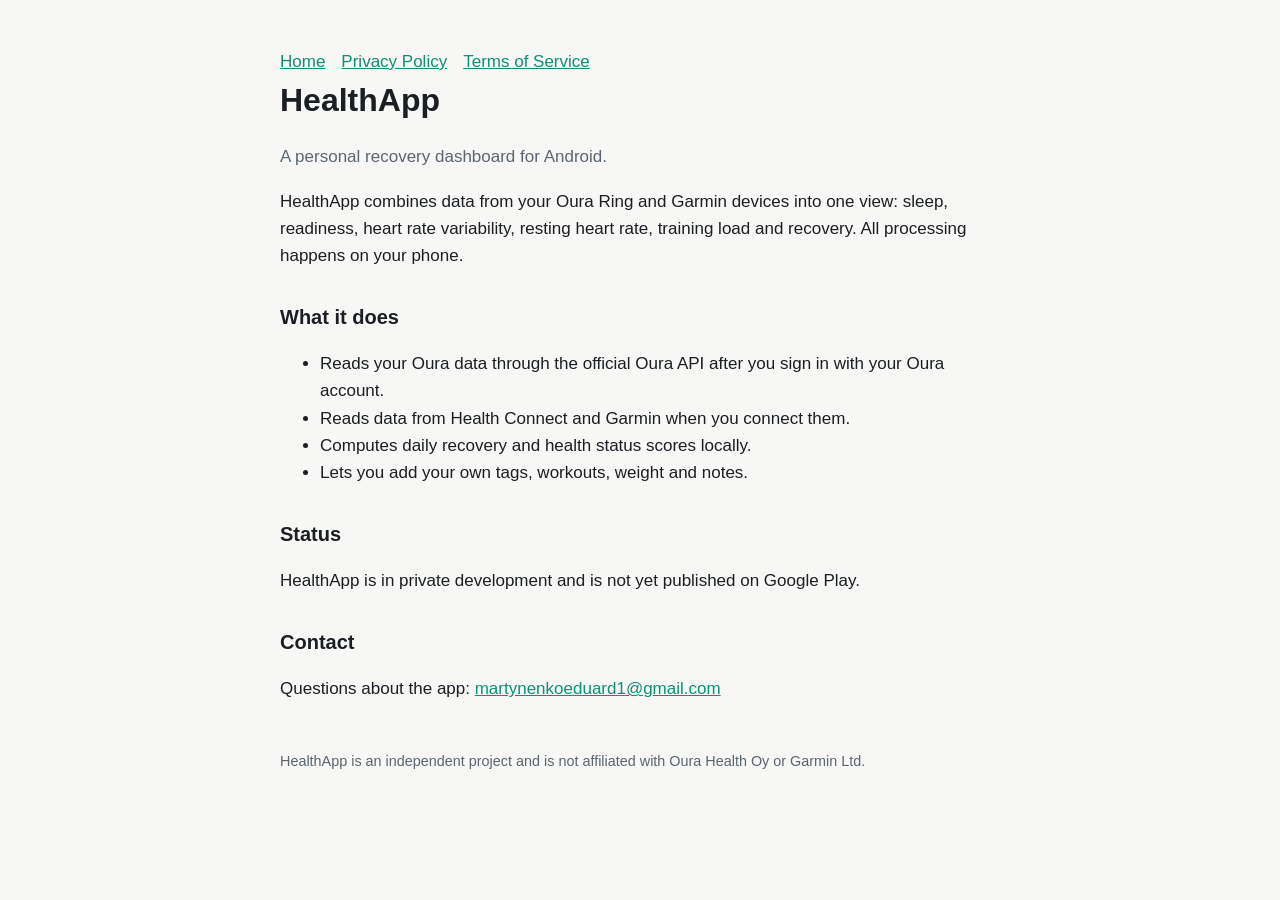
==== index.html @ 4cc9ae96 "Add the HealthApp site: home, privacy policy and terms of service" ====
<!doctype html>
<html lang="en">
<head>
<meta charset="utf-8">
<meta name="viewport" content="width=device-width, initial-scale=1">
<title>HealthApp</title>
<link rel="stylesheet" href="style.css">
</head>
<body>
<main>
<nav><a href="index.html">Home</a><a href="privacy.html">Privacy Policy</a><a href="terms.html">Terms of Service</a></nav>
<h1>HealthApp</h1>
<p class="muted">A personal recovery dashboard for Android.</p>
<p>HealthApp combines data from your Oura Ring and Garmin devices into one view: sleep, readiness, heart rate variability, resting heart rate, training load and recovery. All processing happens on your phone.</p>
<h2>What it does</h2>
<ul>
<li>Reads your Oura data through the official Oura API after you sign in with your Oura account.</li>
<li>Reads data from Health Connect and Garmin when you connect them.</li>
<li>Computes daily recovery and health status scores locally.</li>
<li>Lets you add your own tags, workouts, weight and notes.</li>
</ul>
<h2>Status</h2>
<p>HealthApp is in private development and is not yet published on Google Play.</p>
<h2>Contact</h2>
<p>Questions about the app: <a href="mailto:martynenkoeduard1@gmail.com">martynenkoeduard1@gmail.com</a></p>
<footer>HealthApp is an independent project and is not affiliated with Oura Health Oy or Garmin Ltd.</footer>
</main>
</body>
</html>
---- style.css ----
:root { color-scheme: light dark; --bg: #0b0f14; --fg: #e6edf3; --muted: #9aa7b4; --accent: #5ee0c0; }
@media (prefers-color-scheme: light) { :root { --bg: #f7f7f5; --fg: #1b1f24; --muted: #5c6670; --accent: #0f8f74; } }
body { margin: 0; background: var(--bg); color: var(--fg); font: 17px/1.6 -apple-system, "Segoe UI", Roboto, Helvetica, Arial, sans-serif; }
main { max-width: 720px; margin: 0 auto; padding: 48px 20px 64px; }
h1 { font-size: 2rem; margin: 0 0 8px; }
h2 { font-size: 1.25rem; margin: 32px 0 8px; }
p, li { color: var(--fg); }
.muted { color: var(--muted); }
a { color: var(--accent); }
nav a { margin-right: 16px; }
footer { margin-top: 48px; color: var(--muted); font-size: 0.9rem; }
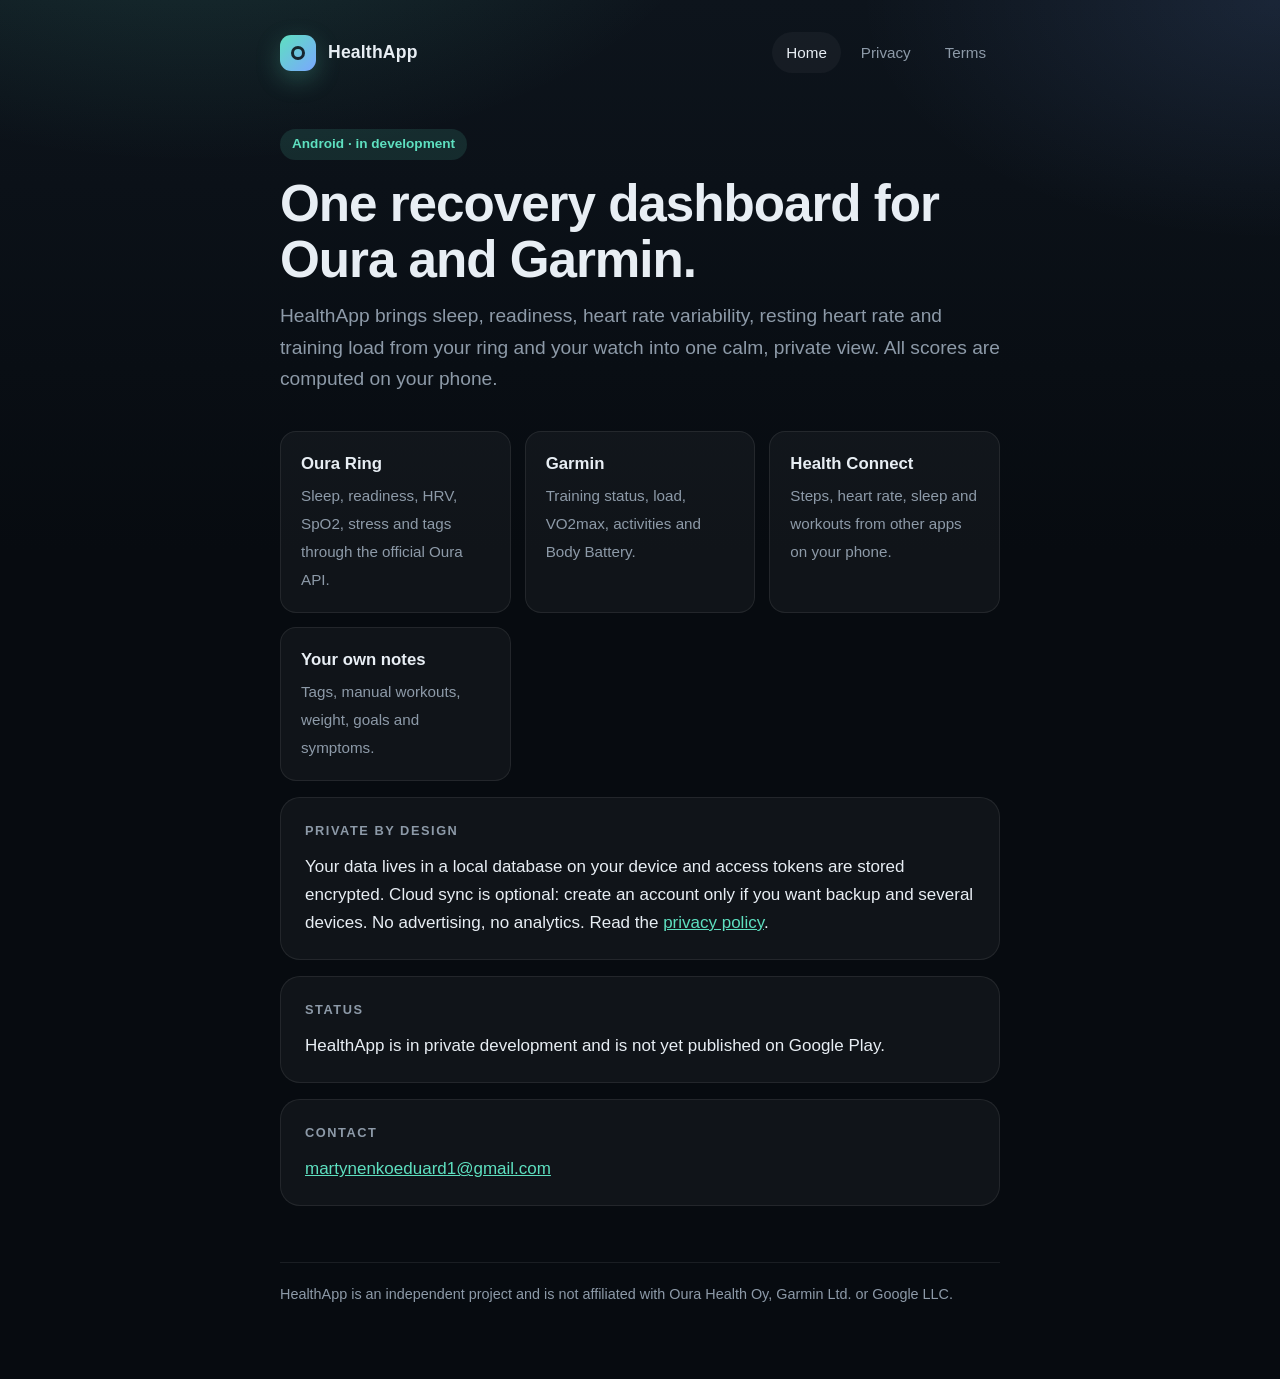
==== commit 58299810: "Restyle the site and describe the optional cloud sync in the privacy policy" ====
--- a/index.html
+++ b/index.html
@@ -3,27 +3,50 @@
 <head>
 <meta charset="utf-8">
 <meta name="viewport" content="width=device-width, initial-scale=1">
+<meta name="theme-color" content="#070b10">
 <title>HealthApp</title>
 <link rel="stylesheet" href="style.css">
 </head>
 <body>
+<div class="wrap">
+<header>
+  <a class="brand" href="index.html"><span class="logo"></span>HealthApp</a>
+  <nav>
+    <a href="index.html" aria-current="page">Home</a>
+    <a href="privacy.html">Privacy</a>
+    <a href="terms.html">Terms</a>
+  </nav>
+</header>
+
 <main>
-<nav><a href="index.html">Home</a><a href="privacy.html">Privacy Policy</a><a href="terms.html">Terms of Service</a></nav>
-<h1>HealthApp</h1>
-<p class="muted">A personal recovery dashboard for Android.</p>
-<p>HealthApp combines data from your Oura Ring and Garmin devices into one view: sleep, readiness, heart rate variability, resting heart rate, training load and recovery. All processing happens on your phone.</p>
-<h2>What it does</h2>
-<ul>
-<li>Reads your Oura data through the official Oura API after you sign in with your Oura account.</li>
-<li>Reads data from Health Connect and Garmin when you connect them.</li>
-<li>Computes daily recovery and health status scores locally.</li>
-<li>Lets you add your own tags, workouts, weight and notes.</li>
-</ul>
-<h2>Status</h2>
-<p>HealthApp is in private development and is not yet published on Google Play.</p>
-<h2>Contact</h2>
-<p>Questions about the app: <a href="mailto:martynenkoeduard1@gmail.com">martynenkoeduard1@gmail.com</a></p>
-<footer>HealthApp is an independent project and is not affiliated with Oura Health Oy or Garmin Ltd.</footer>
+<span class="pill">Android · in development</span>
+<h1>One recovery dashboard for Oura and Garmin.</h1>
+<p class="lead">HealthApp brings sleep, readiness, heart rate variability, resting heart rate and training load from your ring and your watch into one calm, private view. All scores are computed on your phone.</p>
+
+<div class="grid">
+  <div class="tile"><b>Oura Ring</b><span>Sleep, readiness, HRV, SpO2, stress and tags through the official Oura API.</span></div>
+  <div class="tile"><b>Garmin</b><span>Training status, load, VO2max, activities and Body Battery.</span></div>
+  <div class="tile"><b>Health Connect</b><span>Steps, heart rate, sleep and workouts from other apps on your phone.</span></div>
+  <div class="tile"><b>Your own notes</b><span>Tags, manual workouts, weight, goals and symptoms.</span></div>
+</div>
+
+<div class="card">
+  <h2>Private by design</h2>
+  <p>Your data lives in a local database on your device and access tokens are stored encrypted. Cloud sync is optional: create an account only if you want backup and several devices. No advertising, no analytics. Read the <a href="privacy.html">privacy policy</a>.</p>
+</div>
+
+<div class="card">
+  <h2>Status</h2>
+  <p>HealthApp is in private development and is not yet published on Google Play.</p>
+</div>
+
+<div class="card">
+  <h2>Contact</h2>
+  <p><a href="mailto:martynenkoeduard1@gmail.com">martynenkoeduard1@gmail.com</a></p>
+</div>
 </main>
+
+<footer>HealthApp is an independent project and is not affiliated with Oura Health Oy, Garmin Ltd. or Google LLC.</footer>
+</div>
 </body>
 </html>
--- a/style.css
+++ b/style.css
@@ -1,11 +1,161 @@
-:root { color-scheme: light dark; --bg: #0b0f14; --fg: #e6edf3; --muted: #9aa7b4; --accent: #5ee0c0; }
-@media (prefers-color-scheme: light) { :root { --bg: #f7f7f5; --fg: #1b1f24; --muted: #5c6670; --accent: #0f8f74; } }
-body { margin: 0; background: var(--bg); color: var(--fg); font: 17px/1.6 -apple-system, "Segoe UI", Roboto, Helvetica, Arial, sans-serif; }
-main { max-width: 720px; margin: 0 auto; padding: 48px 20px 64px; }
-h1 { font-size: 2rem; margin: 0 0 8px; }
-h2 { font-size: 1.25rem; margin: 32px 0 8px; }
-p, li { color: var(--fg); }
+:root {
+  color-scheme: dark;
+  --bg: #070b10;
+  --bg-2: #0d141c;
+  --card: rgba(255, 255, 255, 0.04);
+  --card-border: rgba(255, 255, 255, 0.08);
+  --fg: #e8eef4;
+  --muted: #8d9aa8;
+  --accent: #5ee0c0;
+  --accent-2: #7aa7ff;
+  --radius: 20px;
+}
+
+* { box-sizing: border-box; }
+
+html { scroll-behavior: smooth; }
+
+body {
+  margin: 0;
+  min-height: 100vh;
+  color: var(--fg);
+  font: 17px/1.65 -apple-system, "SF Pro Text", "Segoe UI", Roboto, Helvetica, Arial, sans-serif;
+  background:
+    radial-gradient(900px 500px at 15% -10%, rgba(94, 224, 192, 0.16), transparent 60%),
+    radial-gradient(700px 400px at 100% 0%, rgba(122, 167, 255, 0.12), transparent 60%),
+    linear-gradient(180deg, var(--bg-2), var(--bg) 40%);
+  -webkit-font-smoothing: antialiased;
+}
+
+.wrap { max-width: 760px; margin: 0 auto; padding: 32px 20px 72px; }
+
+header {
+  display: flex;
+  align-items: center;
+  justify-content: space-between;
+  gap: 16px;
+  flex-wrap: wrap;
+  margin-bottom: 56px;
+}
+
+.brand {
+  display: flex;
+  align-items: center;
+  gap: 12px;
+  font-weight: 700;
+  font-size: 1.1rem;
+  letter-spacing: 0.01em;
+  color: var(--fg);
+  text-decoration: none;
+}
+
+.logo {
+  width: 36px;
+  height: 36px;
+  border-radius: 11px;
+  background: linear-gradient(135deg, var(--accent), var(--accent-2));
+  box-shadow: 0 8px 24px rgba(94, 224, 192, 0.25);
+  position: relative;
+}
+
+.logo::after {
+  content: "";
+  position: absolute;
+  inset: 11px;
+  border-radius: 50%;
+  border: 3px solid rgba(7, 11, 16, 0.85);
+}
+
+nav { display: flex; gap: 6px; flex-wrap: wrap; }
+
+nav a {
+  color: var(--muted);
+  text-decoration: none;
+  padding: 8px 14px;
+  border-radius: 999px;
+  font-size: 0.95rem;
+  transition: background 0.15s, color 0.15s;
+}
+
+nav a:hover, nav a[aria-current="page"] {
+  background: var(--card);
+  color: var(--fg);
+}
+
+h1 {
+  font-size: clamp(2.2rem, 6vw, 3.2rem);
+  line-height: 1.1;
+  letter-spacing: -0.02em;
+  margin: 0 0 12px;
+}
+
+.lead { font-size: 1.2rem; color: var(--muted); margin: 0 0 36px; }
+
+h2 {
+  font-size: 0.8rem;
+  text-transform: uppercase;
+  letter-spacing: 0.12em;
+  color: var(--muted);
+  margin: 40px 0 12px;
+}
+
+.card {
+  background: var(--card);
+  border: 1px solid var(--card-border);
+  border-radius: var(--radius);
+  padding: 22px 24px;
+  margin: 0 0 16px;
+}
+
+.card h2 { margin-top: 0; }
+
+.card p:last-child, .card ul:last-child { margin-bottom: 0; }
+
+p { margin: 0 0 14px; }
+
+ul { padding-left: 20px; margin: 0 0 14px; }
+
+li { margin: 6px 0; }
+
+li strong { color: var(--fg); }
+
+a { color: var(--accent); }
+
+.grid {
+  display: grid;
+  grid-template-columns: repeat(auto-fit, minmax(200px, 1fr));
+  gap: 14px;
+  margin-bottom: 16px;
+}
+
+.tile {
+  background: var(--card);
+  border: 1px solid var(--card-border);
+  border-radius: 16px;
+  padding: 18px 20px;
+}
+
+.tile b { display: block; font-size: 1.05rem; margin-bottom: 4px; }
+
+.tile span { color: var(--muted); font-size: 0.95rem; }
+
+.pill {
+  display: inline-block;
+  padding: 4px 12px;
+  border-radius: 999px;
+  background: rgba(94, 224, 192, 0.12);
+  color: var(--accent);
+  font-size: 0.85rem;
+  font-weight: 600;
+  margin-bottom: 16px;
+}
+
 .muted { color: var(--muted); }
-a { color: var(--accent); }
-nav a { margin-right: 16px; }
-footer { margin-top: 48px; color: var(--muted); font-size: 0.9rem; }
+
+footer {
+  margin-top: 56px;
+  padding-top: 20px;
+  border-top: 1px solid var(--card-border);
+  color: var(--muted);
+  font-size: 0.9rem;
+}
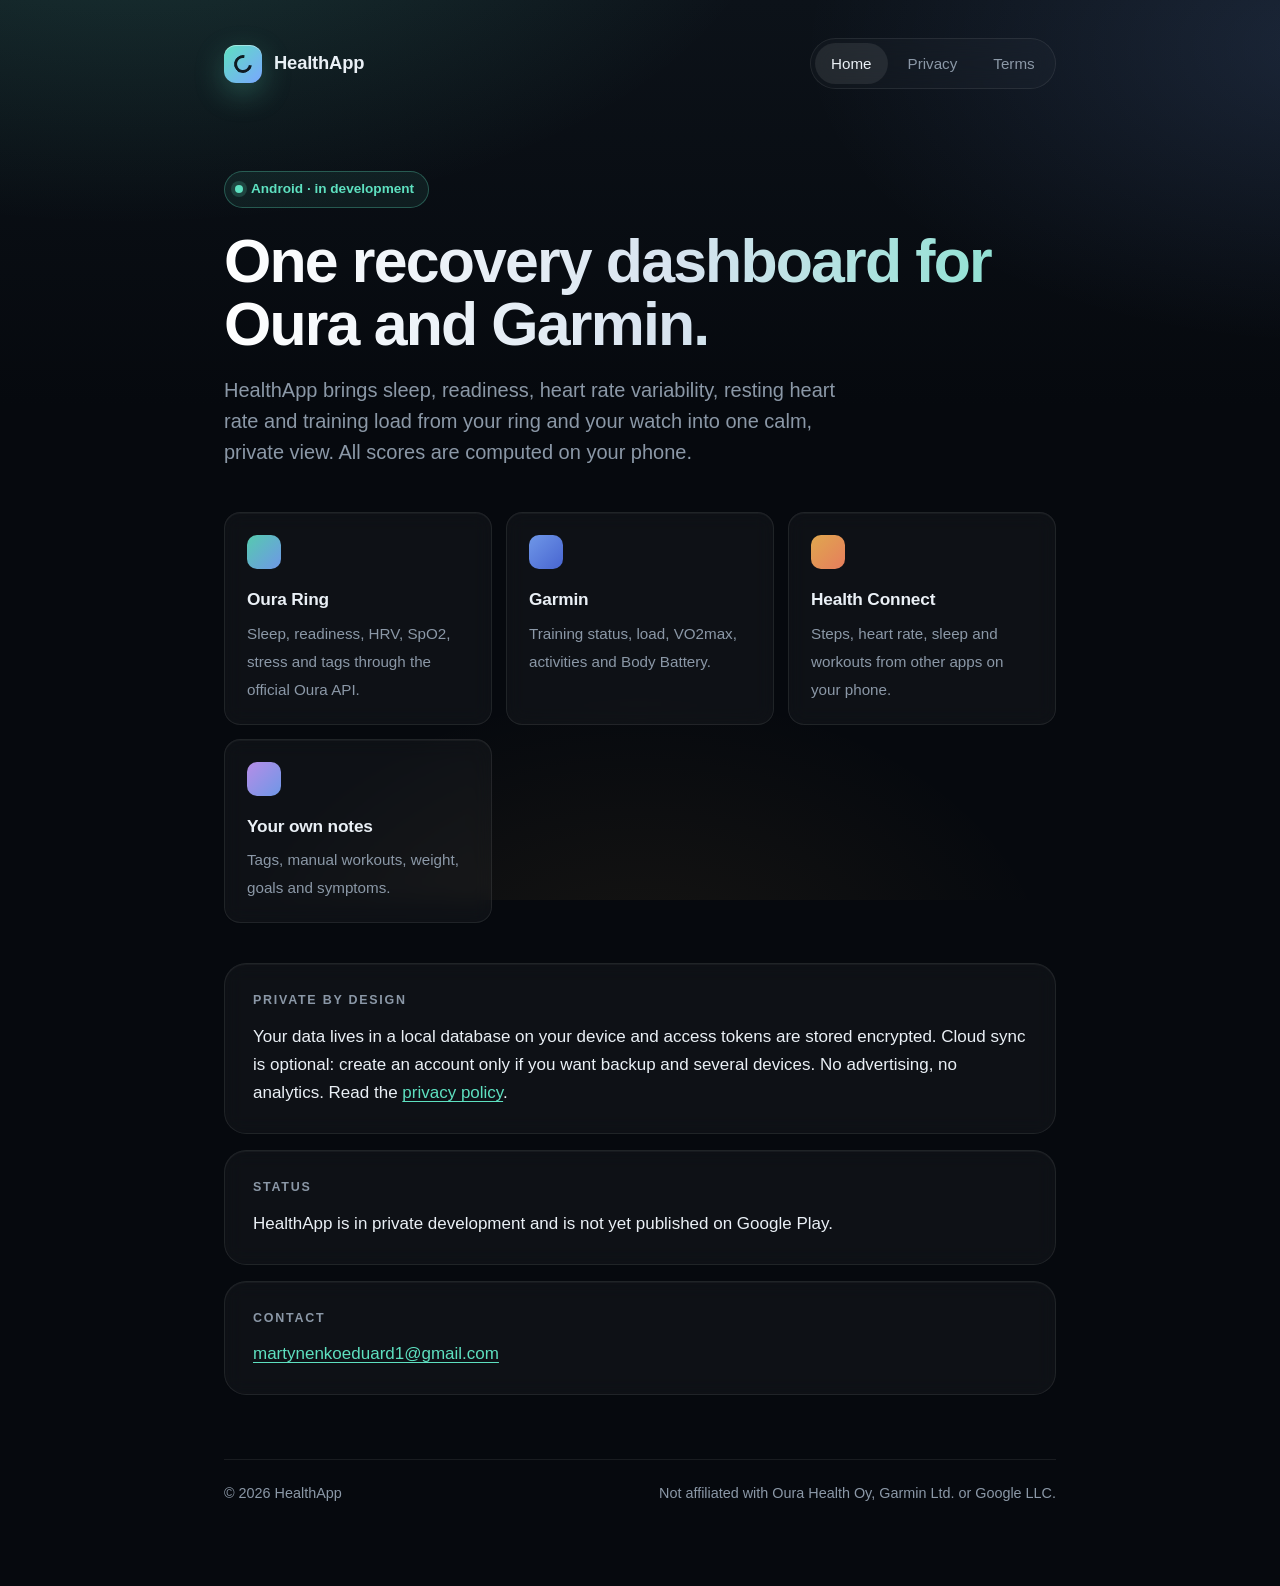
==== commit 0a4b3585: "Design pass: gradient headline, tile grid, glass cards, pill navigation" ====
--- a/index.html
+++ b/index.html
@@ -5,7 +5,7 @@
 <meta name="viewport" content="width=device-width, initial-scale=1">
 <meta name="theme-color" content="#070b10">
 <title>HealthApp</title>
-<link rel="stylesheet" href="style.css">
+<link rel="stylesheet" href="style.css?v=3">
 </head>
 <body>
 <div class="wrap">
@@ -25,9 +25,9 @@
 
 <div class="grid">
   <div class="tile"><b>Oura Ring</b><span>Sleep, readiness, HRV, SpO2, stress and tags through the official Oura API.</span></div>
-  <div class="tile"><b>Garmin</b><span>Training status, load, VO2max, activities and Body Battery.</span></div>
-  <div class="tile"><b>Health Connect</b><span>Steps, heart rate, sleep and workouts from other apps on your phone.</span></div>
-  <div class="tile"><b>Your own notes</b><span>Tags, manual workouts, weight, goals and symptoms.</span></div>
+  <div class="tile garmin"><b>Garmin</b><span>Training status, load, VO2max, activities and Body Battery.</span></div>
+  <div class="tile hc"><b>Health Connect</b><span>Steps, heart rate, sleep and workouts from other apps on your phone.</span></div>
+  <div class="tile notes"><b>Your own notes</b><span>Tags, manual workouts, weight, goals and symptoms.</span></div>
 </div>
 
 <div class="card">
@@ -46,7 +46,7 @@
 </div>
 </main>
 
-<footer>HealthApp is an independent project and is not affiliated with Oura Health Oy, Garmin Ltd. or Google LLC.</footer>
+<footer><span>© 2026 HealthApp</span><span>Not affiliated with Oura Health Oy, Garmin Ltd. or Google LLC.</span></footer>
 </div>
 </body>
 </html>
--- a/style.css
+++ b/style.css
@@ -1,14 +1,17 @@
 :root {
   color-scheme: dark;
-  --bg: #070b10;
-  --bg-2: #0d141c;
-  --card: rgba(255, 255, 255, 0.04);
-  --card-border: rgba(255, 255, 255, 0.08);
-  --fg: #e8eef4;
-  --muted: #8d9aa8;
+  --bg: #06090e;
+  --bg-2: #0c1219;
+  --card: rgba(255, 255, 255, 0.035);
+  --card-hover: rgba(255, 255, 255, 0.06);
+  --line: rgba(255, 255, 255, 0.08);
+  --fg: #eaf0f6;
+  --muted: #8b98a7;
   --accent: #5ee0c0;
   --accent-2: #7aa7ff;
-  --radius: 20px;
+  --accent-3: #f7b955;
+  --radius: 22px;
+  --radius-sm: 16px;
 }
 
 * { box-sizing: border-box; }
@@ -19,23 +22,35 @@
   margin: 0;
   min-height: 100vh;
   color: var(--fg);
-  font: 17px/1.65 -apple-system, "SF Pro Text", "Segoe UI", Roboto, Helvetica, Arial, sans-serif;
+  font: 17px/1.65 -apple-system, "SF Pro Text", "Inter", "Segoe UI", Roboto, Helvetica, Arial, sans-serif;
+  background: var(--bg);
+  -webkit-font-smoothing: antialiased;
+  overflow-x: hidden;
+}
+
+body::before {
+  content: "";
+  position: fixed;
+  inset: 0;
+  z-index: -1;
   background:
-    radial-gradient(900px 500px at 15% -10%, rgba(94, 224, 192, 0.16), transparent 60%),
-    radial-gradient(700px 400px at 100% 0%, rgba(122, 167, 255, 0.12), transparent 60%),
-    linear-gradient(180deg, var(--bg-2), var(--bg) 40%);
-  -webkit-font-smoothing: antialiased;
-}
-
-.wrap { max-width: 760px; margin: 0 auto; padding: 32px 20px 72px; }
-
+    radial-gradient(1100px 600px at 10% -15%, rgba(94, 224, 192, 0.18), transparent 60%),
+    radial-gradient(900px 500px at 105% 5%, rgba(122, 167, 255, 0.14), transparent 60%),
+    radial-gradient(700px 500px at 50% 110%, rgba(247, 185, 85, 0.07), transparent 60%),
+    linear-gradient(180deg, var(--bg-2), var(--bg) 45%);
+}
+
+.wrap { max-width: 880px; margin: 0 auto; padding: 28px 24px 80px; }
+
+/* Header */
 header {
   display: flex;
   align-items: center;
   justify-content: space-between;
   gap: 16px;
   flex-wrap: wrap;
-  margin-bottom: 56px;
+  padding: 10px 0;
+  margin-bottom: 72px;
 }
 
 .brand {
@@ -43,119 +58,201 @@
   align-items: center;
   gap: 12px;
   font-weight: 700;
-  font-size: 1.1rem;
-  letter-spacing: 0.01em;
+  font-size: 1.15rem;
+  letter-spacing: -0.01em;
   color: var(--fg);
   text-decoration: none;
 }
 
 .logo {
-  width: 36px;
-  height: 36px;
-  border-radius: 11px;
+  width: 38px;
+  height: 38px;
+  border-radius: 12px;
   background: linear-gradient(135deg, var(--accent), var(--accent-2));
-  box-shadow: 0 8px 24px rgba(94, 224, 192, 0.25);
+  box-shadow: 0 10px 30px rgba(94, 224, 192, 0.28), inset 0 1px 0 rgba(255, 255, 255, 0.4);
   position: relative;
 }
 
 .logo::after {
   content: "";
   position: absolute;
-  inset: 11px;
+  inset: 10px;
   border-radius: 50%;
-  border: 3px solid rgba(7, 11, 16, 0.85);
-}
-
-nav { display: flex; gap: 6px; flex-wrap: wrap; }
+  border: 3.5px solid rgba(6, 9, 14, 0.9);
+  border-right-color: transparent;
+  transform: rotate(-35deg);
+}
+
+nav {
+  display: flex;
+  gap: 4px;
+  padding: 4px;
+  border: 1px solid var(--line);
+  border-radius: 999px;
+  background: rgba(255, 255, 255, 0.025);
+  backdrop-filter: blur(12px);
+}
 
 nav a {
   color: var(--muted);
   text-decoration: none;
-  padding: 8px 14px;
+  padding: 8px 16px;
   border-radius: 999px;
   font-size: 0.95rem;
-  transition: background 0.15s, color 0.15s;
-}
-
-nav a:hover, nav a[aria-current="page"] {
-  background: var(--card);
+  font-weight: 500;
+  transition: background 0.18s, color 0.18s;
+}
+
+nav a:hover { color: var(--fg); }
+
+nav a[aria-current="page"] {
+  background: rgba(255, 255, 255, 0.08);
   color: var(--fg);
 }
 
+/* Type */
 h1 {
-  font-size: clamp(2.2rem, 6vw, 3.2rem);
-  line-height: 1.1;
-  letter-spacing: -0.02em;
+  font-size: clamp(2.4rem, 7vw, 3.8rem);
+  line-height: 1.05;
+  letter-spacing: -0.03em;
+  font-weight: 800;
+  margin: 0 0 18px;
+  background: linear-gradient(90deg, #ffffff 0%, #d7e3ef 55%, var(--accent) 120%);
+  -webkit-background-clip: text;
+  background-clip: text;
+  color: transparent;
+}
+
+.lead {
+  font-size: 1.25rem;
+  line-height: 1.55;
+  color: var(--muted);
+  margin: 0 0 44px;
+  max-width: 640px;
+}
+
+h2 {
+  font-size: 0.78rem;
+  text-transform: uppercase;
+  letter-spacing: 0.14em;
+  font-weight: 600;
+  color: var(--muted);
   margin: 0 0 12px;
 }
 
-.lead { font-size: 1.2rem; color: var(--muted); margin: 0 0 36px; }
-
-h2 {
-  font-size: 0.8rem;
-  text-transform: uppercase;
-  letter-spacing: 0.12em;
-  color: var(--muted);
-  margin: 40px 0 12px;
-}
-
-.card {
-  background: var(--card);
-  border: 1px solid var(--card-border);
-  border-radius: var(--radius);
-  padding: 22px 24px;
-  margin: 0 0 16px;
-}
-
-.card h2 { margin-top: 0; }
-
-.card p:last-child, .card ul:last-child { margin-bottom: 0; }
-
 p { margin: 0 0 14px; }
 
 ul { padding-left: 20px; margin: 0 0 14px; }
 
-li { margin: 6px 0; }
-
-li strong { color: var(--fg); }
-
-a { color: var(--accent); }
-
-.grid {
-  display: grid;
-  grid-template-columns: repeat(auto-fit, minmax(200px, 1fr));
-  gap: 14px;
-  margin-bottom: 16px;
-}
-
-.tile {
-  background: var(--card);
-  border: 1px solid var(--card-border);
-  border-radius: 16px;
-  padding: 18px 20px;
-}
-
-.tile b { display: block; font-size: 1.05rem; margin-bottom: 4px; }
-
-.tile span { color: var(--muted); font-size: 0.95rem; }
-
+li { margin: 8px 0; }
+
+li strong, .tile b { color: var(--fg); }
+
+a { color: var(--accent); text-underline-offset: 3px; }
+
+.muted { color: var(--muted); }
+
+/* Pill */
 .pill {
-  display: inline-block;
-  padding: 4px 12px;
+  display: inline-flex;
+  align-items: center;
+  gap: 8px;
+  padding: 6px 14px 6px 10px;
   border-radius: 999px;
-  background: rgba(94, 224, 192, 0.12);
+  border: 1px solid rgba(94, 224, 192, 0.3);
+  background: rgba(94, 224, 192, 0.08);
   color: var(--accent);
   font-size: 0.85rem;
   font-weight: 600;
+  margin-bottom: 22px;
+}
+
+.pill::before {
+  content: "";
+  width: 8px;
+  height: 8px;
+  border-radius: 50%;
+  background: var(--accent);
+  box-shadow: 0 0 0 4px rgba(94, 224, 192, 0.18);
+}
+
+/* Cards and tiles */
+.card, .tile {
+  background: var(--card);
+  border: 1px solid var(--line);
+  backdrop-filter: blur(10px);
+  box-shadow: inset 0 1px 0 rgba(255, 255, 255, 0.04);
+}
+
+.card {
+  border-radius: var(--radius);
+  padding: 26px 28px;
+  margin: 0 0 16px;
+}
+
+.card p:last-child, .card ul:last-child { margin-bottom: 0; }
+
+.grid {
+  display: grid;
+  grid-template-columns: repeat(auto-fit, minmax(220px, 1fr));
+  gap: 14px;
+  margin-bottom: 40px;
+}
+
+.tile {
+  border-radius: var(--radius-sm);
+  padding: 22px 22px 20px;
+  position: relative;
+  transition: background 0.2s, transform 0.2s, border-color 0.2s;
+}
+
+.tile:hover {
+  background: var(--card-hover);
+  border-color: rgba(255, 255, 255, 0.14);
+  transform: translateY(-2px);
+}
+
+.tile::before {
+  content: "";
+  display: block;
+  width: 34px;
+  height: 34px;
+  border-radius: 10px;
   margin-bottom: 16px;
-}
-
-.muted { color: var(--muted); }
+  background: linear-gradient(135deg, var(--accent), var(--accent-2));
+  opacity: 0.9;
+}
+
+.tile.garmin::before { background: linear-gradient(135deg, var(--accent-2), #4f6fe6); }
+.tile.hc::before { background: linear-gradient(135deg, var(--accent-3), #ff8a65); }
+.tile.notes::before { background: linear-gradient(135deg, #c99cff, var(--accent-2)); }
+
+.tile b { display: block; font-size: 1.08rem; margin-bottom: 6px; letter-spacing: -0.01em; }
+
+.tile span { color: var(--muted); font-size: 0.95rem; line-height: 1.5; }
+
+/* Page titles for text pages */
+.page-head { margin-bottom: 28px; }
+
+.page-head h1 { font-size: clamp(2rem, 5vw, 2.8rem); margin-bottom: 6px; }
 
 footer {
-  margin-top: 56px;
-  padding-top: 20px;
-  border-top: 1px solid var(--card-border);
+  margin-top: 64px;
+  padding-top: 22px;
+  border-top: 1px solid var(--line);
   color: var(--muted);
   font-size: 0.9rem;
-}
+  display: flex;
+  justify-content: space-between;
+  gap: 16px;
+  flex-wrap: wrap;
+}
+
+@media (max-width: 560px) {
+  header { margin-bottom: 48px; }
+  .card { padding: 20px 20px; }
+}
+
+@media (prefers-reduced-motion: reduce) {
+  .tile { transition: none; }
+}
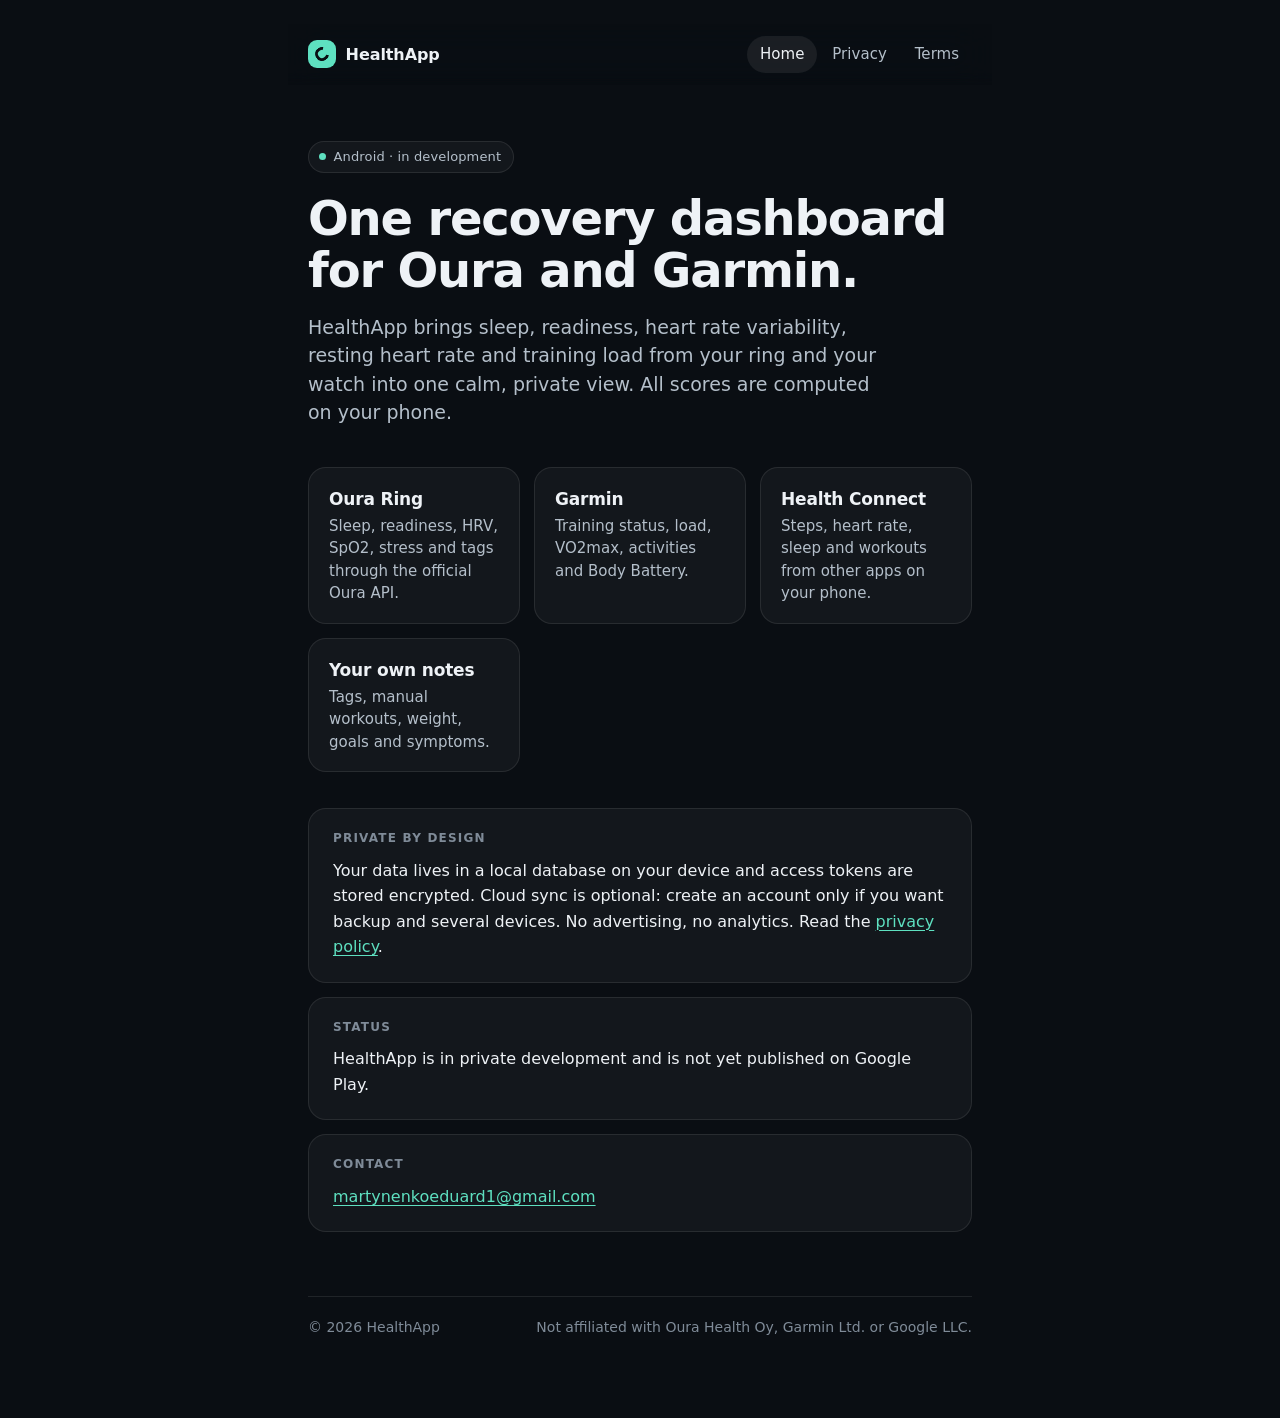
==== commit 9cc98fe6: "Restrained design pass: system type, one accent, translucent header, reduced-motion and contrast sup" ====
--- a/index.html
+++ b/index.html
@@ -5,7 +5,7 @@
 <meta name="viewport" content="width=device-width, initial-scale=1">
 <meta name="theme-color" content="#070b10">
 <title>HealthApp</title>
-<link rel="stylesheet" href="style.css?v=3">
+<link rel="stylesheet" href="style.css?v=4">
 </head>
 <body>
 <div class="wrap">
@@ -25,9 +25,9 @@
 
 <div class="grid">
   <div class="tile"><b>Oura Ring</b><span>Sleep, readiness, HRV, SpO2, stress and tags through the official Oura API.</span></div>
-  <div class="tile garmin"><b>Garmin</b><span>Training status, load, VO2max, activities and Body Battery.</span></div>
-  <div class="tile hc"><b>Health Connect</b><span>Steps, heart rate, sleep and workouts from other apps on your phone.</span></div>
-  <div class="tile notes"><b>Your own notes</b><span>Tags, manual workouts, weight, goals and symptoms.</span></div>
+  <div class="tile"><b>Garmin</b><span>Training status, load, VO2max, activities and Body Battery.</span></div>
+  <div class="tile"><b>Health Connect</b><span>Steps, heart rate, sleep and workouts from other apps on your phone.</span></div>
+  <div class="tile"><b>Your own notes</b><span>Tags, manual workouts, weight, goals and symptoms.</span></div>
 </div>
 
 <div class="card">
--- a/style.css
+++ b/style.css
@@ -1,258 +1,250 @@
+/* HealthApp site. Dark, calm, system type. One accent, hierarchy through weight and spacing. */
+
 :root {
   color-scheme: dark;
-  --bg: #06090e;
-  --bg-2: #0c1219;
-  --card: rgba(255, 255, 255, 0.035);
-  --card-hover: rgba(255, 255, 255, 0.06);
-  --line: rgba(255, 255, 255, 0.08);
-  --fg: #eaf0f6;
-  --muted: #8b98a7;
+  --bg: #0a0e13;
+  --surface: rgba(255, 255, 255, 0.04);
+  --surface-strong: rgba(255, 255, 255, 0.07);
+  --line: rgba(255, 255, 255, 0.09);
+  --fg: #eef2f6;
+  --fg-2: #b4bfca;
+  --muted: #7f8b98;
   --accent: #5ee0c0;
-  --accent-2: #7aa7ff;
-  --accent-3: #f7b955;
-  --radius: 22px;
-  --radius-sm: 16px;
+  --radius: 18px;
+  --ease-out: cubic-bezier(0.23, 1, 0.32, 1);
 }
 
 * { box-sizing: border-box; }
-
-html { scroll-behavior: smooth; }
 
 body {
   margin: 0;
   min-height: 100vh;
+  background: var(--bg);
   color: var(--fg);
-  font: 17px/1.65 -apple-system, "SF Pro Text", "Inter", "Segoe UI", Roboto, Helvetica, Arial, sans-serif;
-  background: var(--bg);
+  font: 100%/1.6 system-ui, -apple-system, "SF Pro Text", "Segoe UI", Roboto, sans-serif;
+  font-optical-sizing: auto;
   -webkit-font-smoothing: antialiased;
-  overflow-x: hidden;
-}
-
-body::before {
-  content: "";
-  position: fixed;
-  inset: 0;
-  z-index: -1;
-  background:
-    radial-gradient(1100px 600px at 10% -15%, rgba(94, 224, 192, 0.18), transparent 60%),
-    radial-gradient(900px 500px at 105% 5%, rgba(122, 167, 255, 0.14), transparent 60%),
-    radial-gradient(700px 500px at 50% 110%, rgba(247, 185, 85, 0.07), transparent 60%),
-    linear-gradient(180deg, var(--bg-2), var(--bg) 45%);
-}
-
-.wrap { max-width: 880px; margin: 0 auto; padding: 28px 24px 80px; }
-
-/* Header */
+  text-rendering: optimizeLegibility;
+}
+
+.wrap {
+  max-width: 44rem;
+  margin: 0 auto;
+  padding: 1.5rem 1.25rem 5rem;
+}
+
+/* Header: a translucent bar the content scrolls under */
 header {
+  position: sticky;
+  top: 0;
+  z-index: 1;
   display: flex;
   align-items: center;
   justify-content: space-between;
-  gap: 16px;
-  flex-wrap: wrap;
-  padding: 10px 0;
-  margin-bottom: 72px;
+  gap: 1rem;
+  margin: 0 -1.25rem 3.5rem;
+  padding: 0.75rem 1.25rem;
+  background: rgba(10, 14, 19, 0.72);
+  backdrop-filter: blur(20px) saturate(160%);
+  -webkit-backdrop-filter: blur(20px) saturate(160%);
+  mask-image: linear-gradient(to bottom, #000 calc(100% - 12px), transparent);
+  -webkit-mask-image: linear-gradient(to bottom, #000 calc(100% - 12px), transparent);
 }
 
 .brand {
   display: flex;
   align-items: center;
-  gap: 12px;
-  font-weight: 700;
-  font-size: 1.15rem;
-  letter-spacing: -0.01em;
+  gap: 0.6rem;
+  font-weight: 600;
+  font-size: 1rem;
+  letter-spacing: -0.005em;
   color: var(--fg);
   text-decoration: none;
 }
 
 .logo {
-  width: 38px;
-  height: 38px;
-  border-radius: 12px;
-  background: linear-gradient(135deg, var(--accent), var(--accent-2));
-  box-shadow: 0 10px 30px rgba(94, 224, 192, 0.28), inset 0 1px 0 rgba(255, 255, 255, 0.4);
+  width: 28px;
+  height: 28px;
+  border-radius: 9px;
+  background: var(--accent);
   position: relative;
+  flex: none;
 }
 
 .logo::after {
   content: "";
   position: absolute;
-  inset: 10px;
+  inset: 7px;
   border-radius: 50%;
-  border: 3.5px solid rgba(6, 9, 14, 0.9);
+  border: 3px solid var(--bg);
   border-right-color: transparent;
   transform: rotate(-35deg);
 }
 
-nav {
-  display: flex;
-  gap: 4px;
-  padding: 4px;
-  border: 1px solid var(--line);
+nav { display: flex; gap: 0.125rem; }
+
+nav a {
+  color: var(--fg-2);
+  text-decoration: none;
+  padding: 0.4rem 0.8rem;
   border-radius: 999px;
-  background: rgba(255, 255, 255, 0.025);
-  backdrop-filter: blur(12px);
-}
-
-nav a {
-  color: var(--muted);
-  text-decoration: none;
-  padding: 8px 16px;
-  border-radius: 999px;
-  font-size: 0.95rem;
+  font-size: 0.9375rem;
   font-weight: 500;
-  transition: background 0.18s, color 0.18s;
-}
-
-nav a:hover { color: var(--fg); }
+  letter-spacing: 0.005em;
+  transition: color 160ms ease, background-color 160ms ease, transform 160ms var(--ease-out);
+}
 
 nav a[aria-current="page"] {
-  background: rgba(255, 255, 255, 0.08);
   color: var(--fg);
-}
-
-/* Type */
+  background: var(--surface-strong);
+}
+
+nav a:active { transform: scale(0.97); }
+
+@media (hover: hover) and (pointer: fine) {
+  nav a:hover { color: var(--fg); }
+}
+
+/* Type scale: tight leading and negative tracking on display text, open on body */
 h1 {
-  font-size: clamp(2.4rem, 7vw, 3.8rem);
-  line-height: 1.05;
-  letter-spacing: -0.03em;
-  font-weight: 800;
-  margin: 0 0 18px;
-  background: linear-gradient(90deg, #ffffff 0%, #d7e3ef 55%, var(--accent) 120%);
-  -webkit-background-clip: text;
-  background-clip: text;
-  color: transparent;
+  font-size: clamp(2rem, 1.2rem + 3.5vw, 3rem);
+  line-height: 1.08;
+  letter-spacing: -0.025em;
+  font-weight: 700;
+  margin: 0 0 1rem;
+  text-wrap: balance;
 }
 
 .lead {
-  font-size: 1.25rem;
-  line-height: 1.55;
-  color: var(--muted);
-  margin: 0 0 44px;
-  max-width: 640px;
+  font-size: 1.1875rem;
+  line-height: 1.5;
+  color: var(--fg-2);
+  margin: 0 0 2.5rem;
+  max-width: 36rem;
+  text-wrap: pretty;
 }
 
 h2 {
-  font-size: 0.78rem;
+  font-size: 0.75rem;
+  line-height: 1.2;
   text-transform: uppercase;
-  letter-spacing: 0.14em;
+  letter-spacing: 0.1em;
   font-weight: 600;
   color: var(--muted);
-  margin: 0 0 12px;
-}
-
-p { margin: 0 0 14px; }
-
-ul { padding-left: 20px; margin: 0 0 14px; }
-
-li { margin: 8px 0; }
-
-li strong, .tile b { color: var(--fg); }
-
-a { color: var(--accent); text-underline-offset: 3px; }
+  margin: 0 0 0.75rem;
+}
+
+p { margin: 0 0 0.875rem; }
+
+ul { padding-left: 1.2rem; margin: 0 0 0.875rem; }
+
+li { margin: 0.4rem 0; }
+
+li strong, .tile b { color: var(--fg); font-weight: 600; }
+
+a { color: var(--accent); text-underline-offset: 0.2em; text-decoration-thickness: 1px; }
 
 .muted { color: var(--muted); }
 
-/* Pill */
+/* Status pill: quiet, one dot of colour */
 .pill {
   display: inline-flex;
   align-items: center;
-  gap: 8px;
-  padding: 6px 14px 6px 10px;
+  gap: 0.5rem;
+  padding: 0.3rem 0.75rem 0.3rem 0.6rem;
   border-radius: 999px;
-  border: 1px solid rgba(94, 224, 192, 0.3);
-  background: rgba(94, 224, 192, 0.08);
-  color: var(--accent);
-  font-size: 0.85rem;
-  font-weight: 600;
-  margin-bottom: 22px;
+  background: var(--surface);
+  border: 1px solid var(--line);
+  color: var(--fg-2);
+  font-size: 0.8125rem;
+  font-weight: 500;
+  letter-spacing: 0.01em;
+  margin-bottom: 1.25rem;
 }
 
 .pill::before {
   content: "";
-  width: 8px;
-  height: 8px;
+  width: 7px;
+  height: 7px;
   border-radius: 50%;
   background: var(--accent);
-  box-shadow: 0 0 0 4px rgba(94, 224, 192, 0.18);
-}
-
-/* Cards and tiles */
+}
+
+/* Surfaces */
 .card, .tile {
-  background: var(--card);
+  background: var(--surface);
   border: 1px solid var(--line);
-  backdrop-filter: blur(10px);
-  box-shadow: inset 0 1px 0 rgba(255, 255, 255, 0.04);
+  border-radius: var(--radius);
 }
 
 .card {
-  border-radius: var(--radius);
-  padding: 26px 28px;
-  margin: 0 0 16px;
+  padding: 1.375rem 1.5rem;
+  margin: 0 0 0.875rem;
 }
 
 .card p:last-child, .card ul:last-child { margin-bottom: 0; }
 
 .grid {
   display: grid;
-  grid-template-columns: repeat(auto-fit, minmax(220px, 1fr));
-  gap: 14px;
-  margin-bottom: 40px;
+  grid-template-columns: repeat(auto-fit, minmax(13rem, 1fr));
+  gap: 0.875rem;
+  margin-bottom: 2.25rem;
 }
 
 .tile {
-  border-radius: var(--radius-sm);
-  padding: 22px 22px 20px;
-  position: relative;
-  transition: background 0.2s, transform 0.2s, border-color 0.2s;
-}
-
-.tile:hover {
-  background: var(--card-hover);
-  border-color: rgba(255, 255, 255, 0.14);
-  transform: translateY(-2px);
-}
-
-.tile::before {
-  content: "";
+  padding: 1.25rem 1.25rem 1.125rem;
+}
+
+.tile b {
   display: block;
-  width: 34px;
-  height: 34px;
-  border-radius: 10px;
-  margin-bottom: 16px;
-  background: linear-gradient(135deg, var(--accent), var(--accent-2));
-  opacity: 0.9;
-}
-
-.tile.garmin::before { background: linear-gradient(135deg, var(--accent-2), #4f6fe6); }
-.tile.hc::before { background: linear-gradient(135deg, var(--accent-3), #ff8a65); }
-.tile.notes::before { background: linear-gradient(135deg, #c99cff, var(--accent-2)); }
-
-.tile b { display: block; font-size: 1.08rem; margin-bottom: 6px; letter-spacing: -0.01em; }
-
-.tile span { color: var(--muted); font-size: 0.95rem; line-height: 1.5; }
-
-/* Page titles for text pages */
-.page-head { margin-bottom: 28px; }
-
-.page-head h1 { font-size: clamp(2rem, 5vw, 2.8rem); margin-bottom: 6px; }
+  font-size: 1.0625rem;
+  line-height: 1.3;
+  letter-spacing: -0.01em;
+  margin-bottom: 0.3rem;
+}
+
+.tile span {
+  display: block;
+  color: var(--fg-2);
+  font-size: 0.9375rem;
+  line-height: 1.5;
+}
+
+/* Text pages */
+.page-head { margin-bottom: 1.75rem; }
+
+.page-head h1 { font-size: clamp(1.75rem, 1.1rem + 2.5vw, 2.375rem); margin-bottom: 0.25rem; }
+
+.page-head .muted { font-size: 0.9375rem; }
 
 footer {
-  margin-top: 64px;
-  padding-top: 22px;
+  margin-top: 4rem;
+  padding-top: 1.25rem;
   border-top: 1px solid var(--line);
   color: var(--muted);
-  font-size: 0.9rem;
+  font-size: 0.875rem;
+  line-height: 1.5;
   display: flex;
   justify-content: space-between;
-  gap: 16px;
+  gap: 1rem;
   flex-wrap: wrap;
 }
 
-@media (max-width: 560px) {
-  header { margin-bottom: 48px; }
-  .card { padding: 20px 20px; }
+@media (max-width: 36rem) {
+  header { margin-bottom: 2.5rem; }
+  nav a { padding: 0.4rem 0.65rem; font-size: 0.9rem; }
+  .card { padding: 1.125rem 1.125rem; }
 }
 
 @media (prefers-reduced-motion: reduce) {
-  .tile { transition: none; }
-}
+  nav a { transition: color 160ms ease, background-color 160ms ease; }
+  nav a:active { transform: none; }
+}
+
+@media (prefers-reduced-transparency: reduce) {
+  header { background: var(--bg); backdrop-filter: none; -webkit-backdrop-filter: none; }
+}
+
+@media (prefers-contrast: more) {
+  :root { --line: rgba(255, 255, 255, 0.25); --fg-2: #d5dde6; --muted: #a4b0bc; }
+}
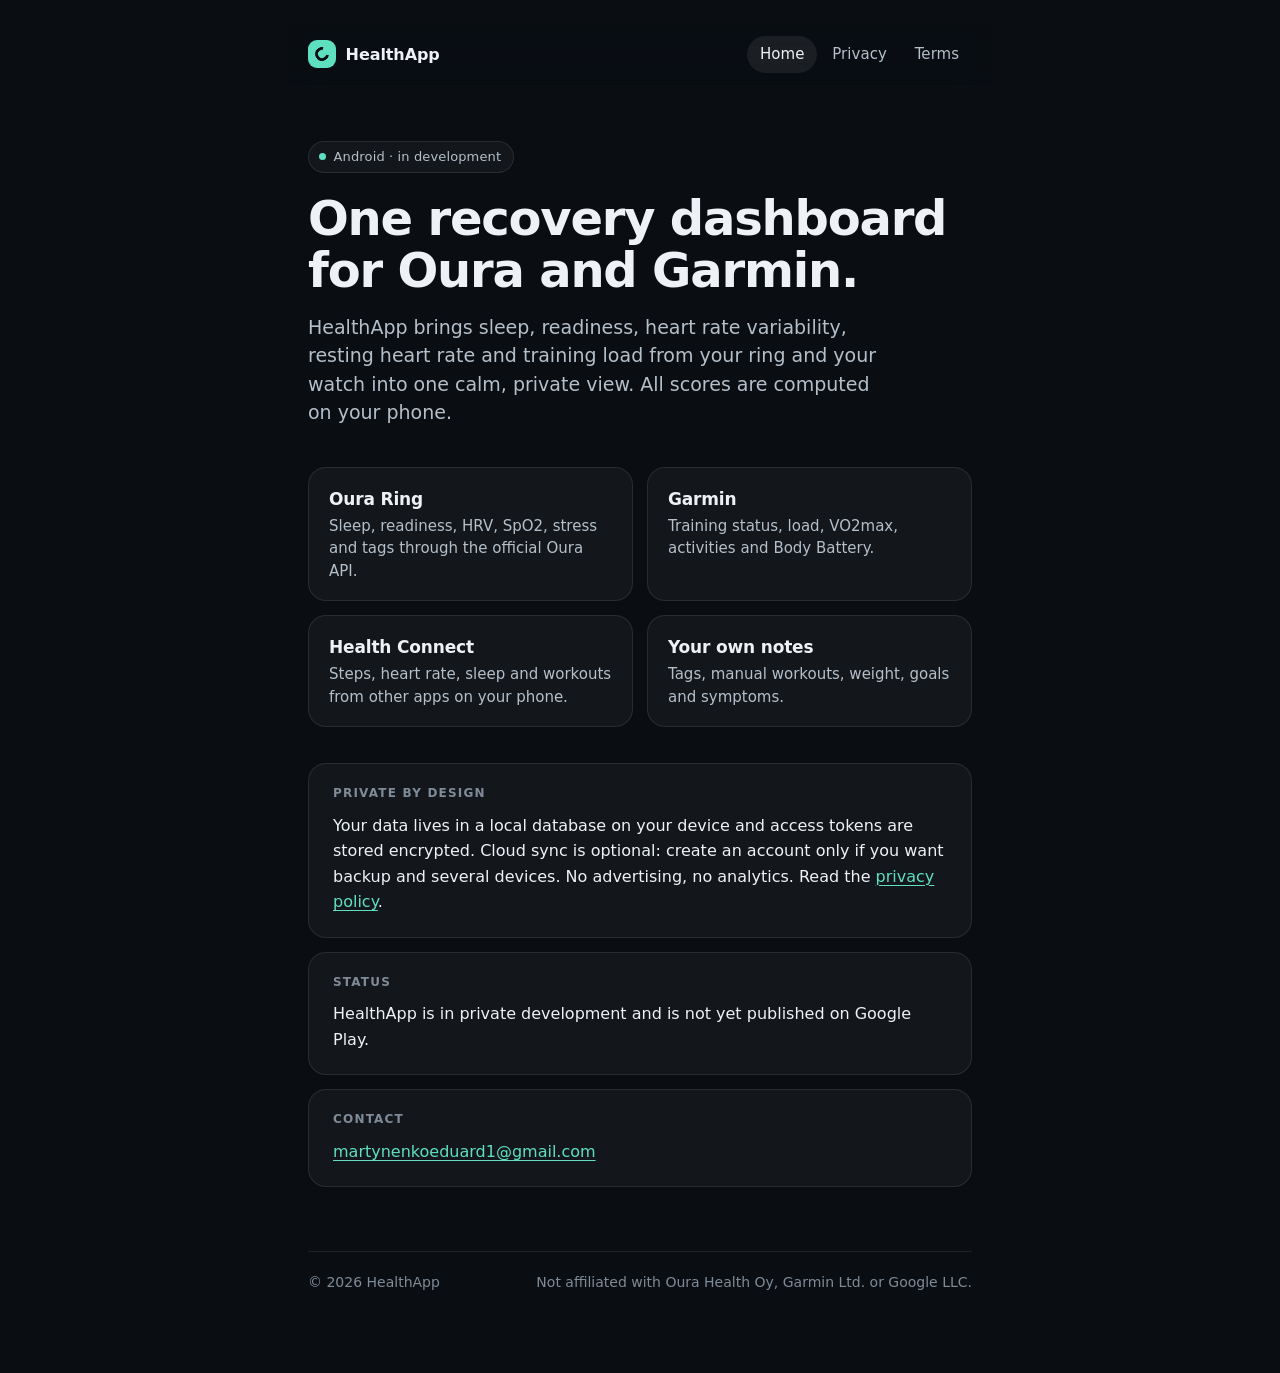
==== commit ccd76c0b: "Lay the feature tiles out two by two" ====
--- a/index.html
+++ b/index.html
@@ -5,7 +5,7 @@
 <meta name="viewport" content="width=device-width, initial-scale=1">
 <meta name="theme-color" content="#070b10">
 <title>HealthApp</title>
-<link rel="stylesheet" href="style.css?v=4">
+<link rel="stylesheet" href="style.css?v=5">
 </head>
 <body>
 <div class="wrap">
--- a/style.css
+++ b/style.css
@@ -186,7 +186,7 @@
 
 .grid {
   display: grid;
-  grid-template-columns: repeat(auto-fit, minmax(13rem, 1fr));
+  grid-template-columns: repeat(auto-fit, minmax(17rem, 1fr));
   gap: 0.875rem;
   margin-bottom: 2.25rem;
 }
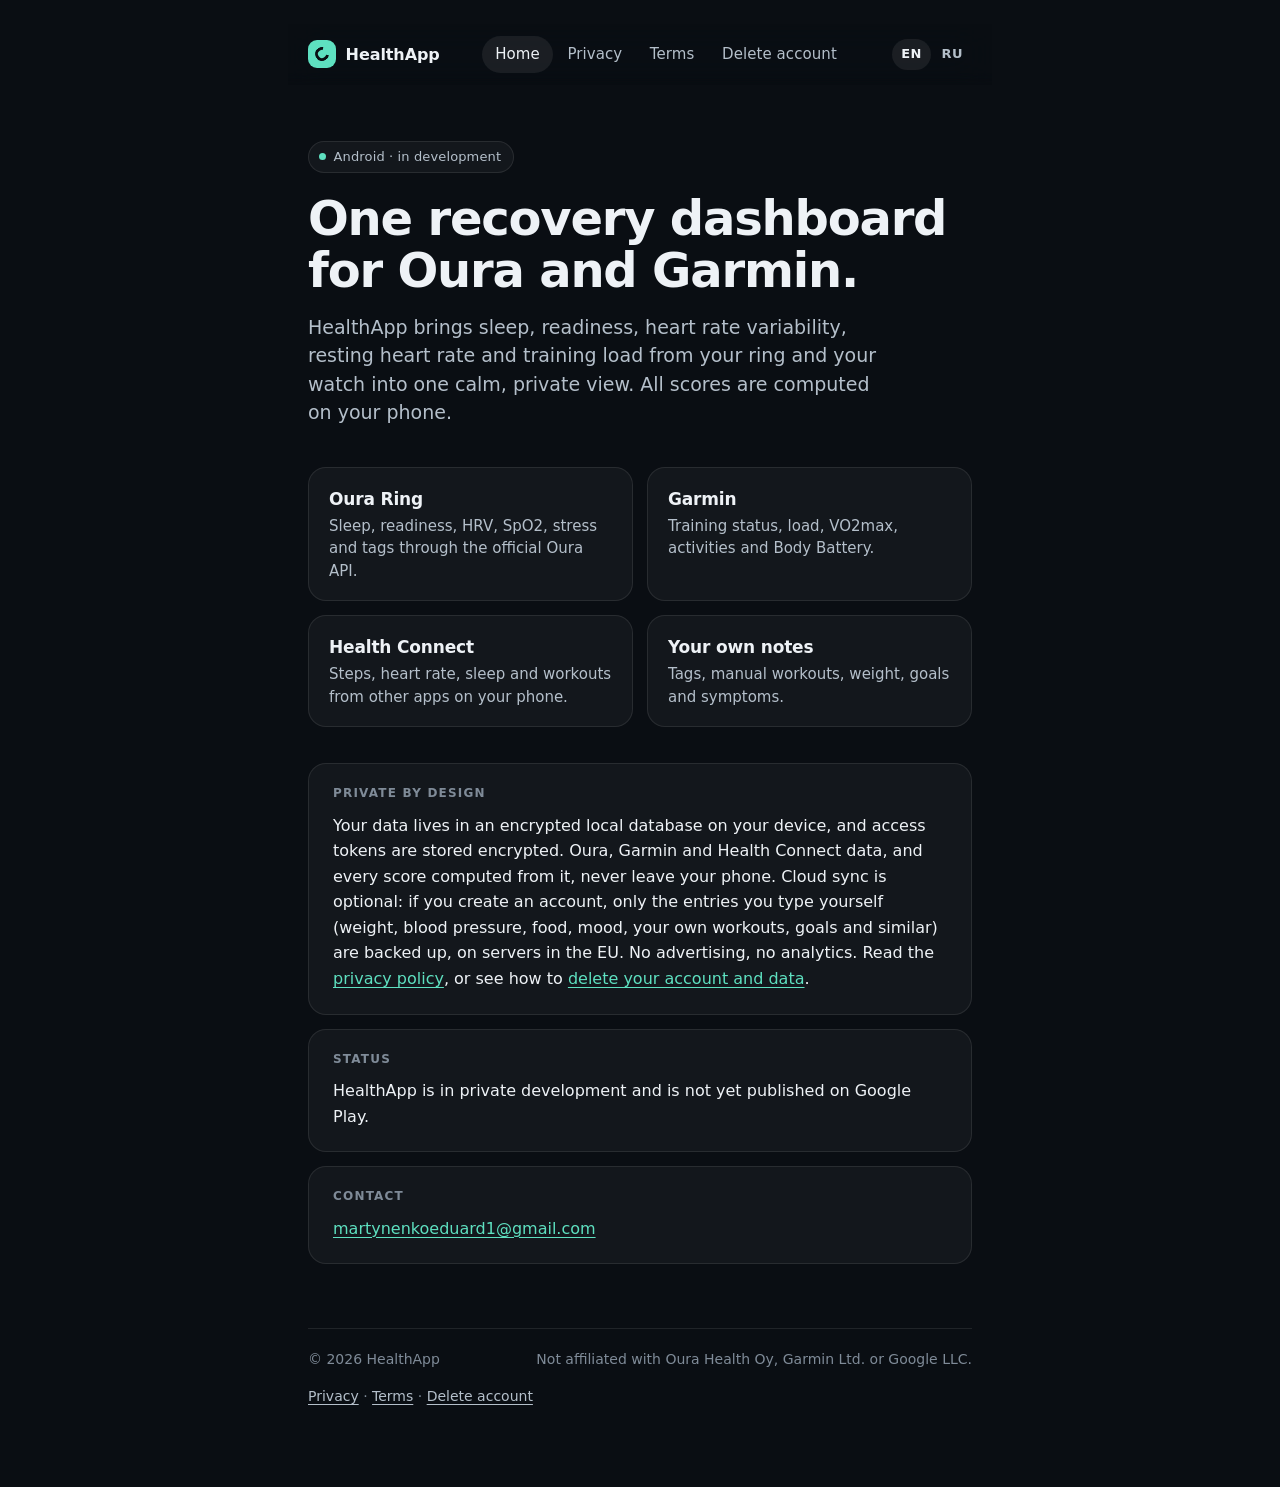
==== commit f8d80566: "Bring the site up to Google Play requirements: correct privacy policy, delete-account page, Russian " ====
--- a/index.html
+++ b/index.html
@@ -5,19 +5,23 @@
 <meta name="viewport" content="width=device-width, initial-scale=1">
 <meta name="theme-color" content="#070b10">
 <title>HealthApp</title>
-<link rel="stylesheet" href="style.css?v=5">
+<meta name="description" content="HealthApp is an Android app that brings Oura, Garmin and Health Connect data into one private recovery dashboard.">
+<link rel="alternate" hreflang="en" href="index.html">
+<link rel="alternate" hreflang="ru" href="index.ru.html">
+<link rel="stylesheet" href="style.css?v=6">
 </head>
 <body>
 <div class="wrap">
 <header>
   <a class="brand" href="index.html"><span class="logo"></span>HealthApp</a>
-  <nav>
+  <nav aria-label="Main">
     <a href="index.html" aria-current="page">Home</a>
     <a href="privacy.html">Privacy</a>
     <a href="terms.html">Terms</a>
+    <a href="delete-account.html">Delete account</a>
   </nav>
+  <div class="lang" role="group" aria-label="Language"><span lang="en" aria-current="true">EN</span><a href="index.ru.html" lang="ru" hreflang="ru" title="Русская версия">RU</a></div>
 </header>
-
 <main>
 <span class="pill">Android · in development</span>
 <h1>One recovery dashboard for Oura and Garmin.</h1>
@@ -32,7 +36,7 @@
 
 <div class="card">
   <h2>Private by design</h2>
-  <p>Your data lives in a local database on your device and access tokens are stored encrypted. Cloud sync is optional: create an account only if you want backup and several devices. No advertising, no analytics. Read the <a href="privacy.html">privacy policy</a>.</p>
+  <p>Your data lives in an encrypted local database on your device, and access tokens are stored encrypted. Oura, Garmin and Health Connect data, and every score computed from it, never leave your phone. Cloud sync is optional: if you create an account, only the entries you type yourself (weight, blood pressure, food, mood, your own workouts, goals and similar) are backed up, on servers in the EU. No advertising, no analytics. Read the <a href="privacy.html">privacy policy</a>, or see how to <a href="delete-account.html">delete your account and data</a>.</p>
 </div>
 
 <div class="card">
@@ -45,8 +49,7 @@
   <p><a href="mailto:martynenkoeduard1@gmail.com">martynenkoeduard1@gmail.com</a></p>
 </div>
 </main>
-
-<footer><span>© 2026 HealthApp</span><span>Not affiliated with Oura Health Oy, Garmin Ltd. or Google LLC.</span></footer>
+<footer><span>© 2026 HealthApp</span><span>Not affiliated with Oura Health Oy, Garmin Ltd. or Google LLC.</span><p class="links"><a href="privacy.html">Privacy</a> · <a href="terms.html">Terms</a> · <a href="delete-account.html">Delete account</a></p></footer>
 </div>
 </body>
 </html>
--- a/style.css
+++ b/style.css
@@ -248,3 +248,47 @@
 @media (prefers-contrast: more) {
   :root { --line: rgba(255, 255, 255, 0.25); --fg-2: #d5dde6; --muted: #a4b0bc; }
 }
+
+/* Language switch, wrapping header, numbered steps, footer links, Cyrillic headings */
+header { flex-wrap: wrap; row-gap: 0.5rem; }
+
+nav { flex-wrap: wrap; }
+
+.lang {
+  display: flex;
+  gap: 0.125rem;
+  font-size: 0.8125rem;
+  font-weight: 600;
+  letter-spacing: 0.04em;
+}
+
+.lang a, .lang span {
+  padding: 0.3rem 0.55rem;
+  border-radius: 999px;
+  color: var(--fg-2);
+  text-decoration: none;
+}
+
+.lang [aria-current] {
+  color: var(--fg);
+  background: var(--surface-strong);
+}
+
+ol { padding-left: 1.4rem; margin: 0 0 0.875rem; }
+
+footer .links { flex-basis: 100%; margin: 0; }
+
+footer .links a { color: var(--fg-2); }
+
+:lang(ru) h2 { text-transform: none; letter-spacing: 0; font-size: 0.9375rem; }
+
+:lang(ru) h1 { letter-spacing: -0.02em; }
+
+:lang(ru) .card p, :lang(ru) .card li { hyphens: auto; -webkit-hyphens: auto; }
+
+@media (max-width: 36rem) {
+  .lang { order: 2; }
+  nav { order: 3; flex-basis: 100%; }
+}
+
+.word { hyphens: none; -webkit-hyphens: none; white-space: nowrap; }
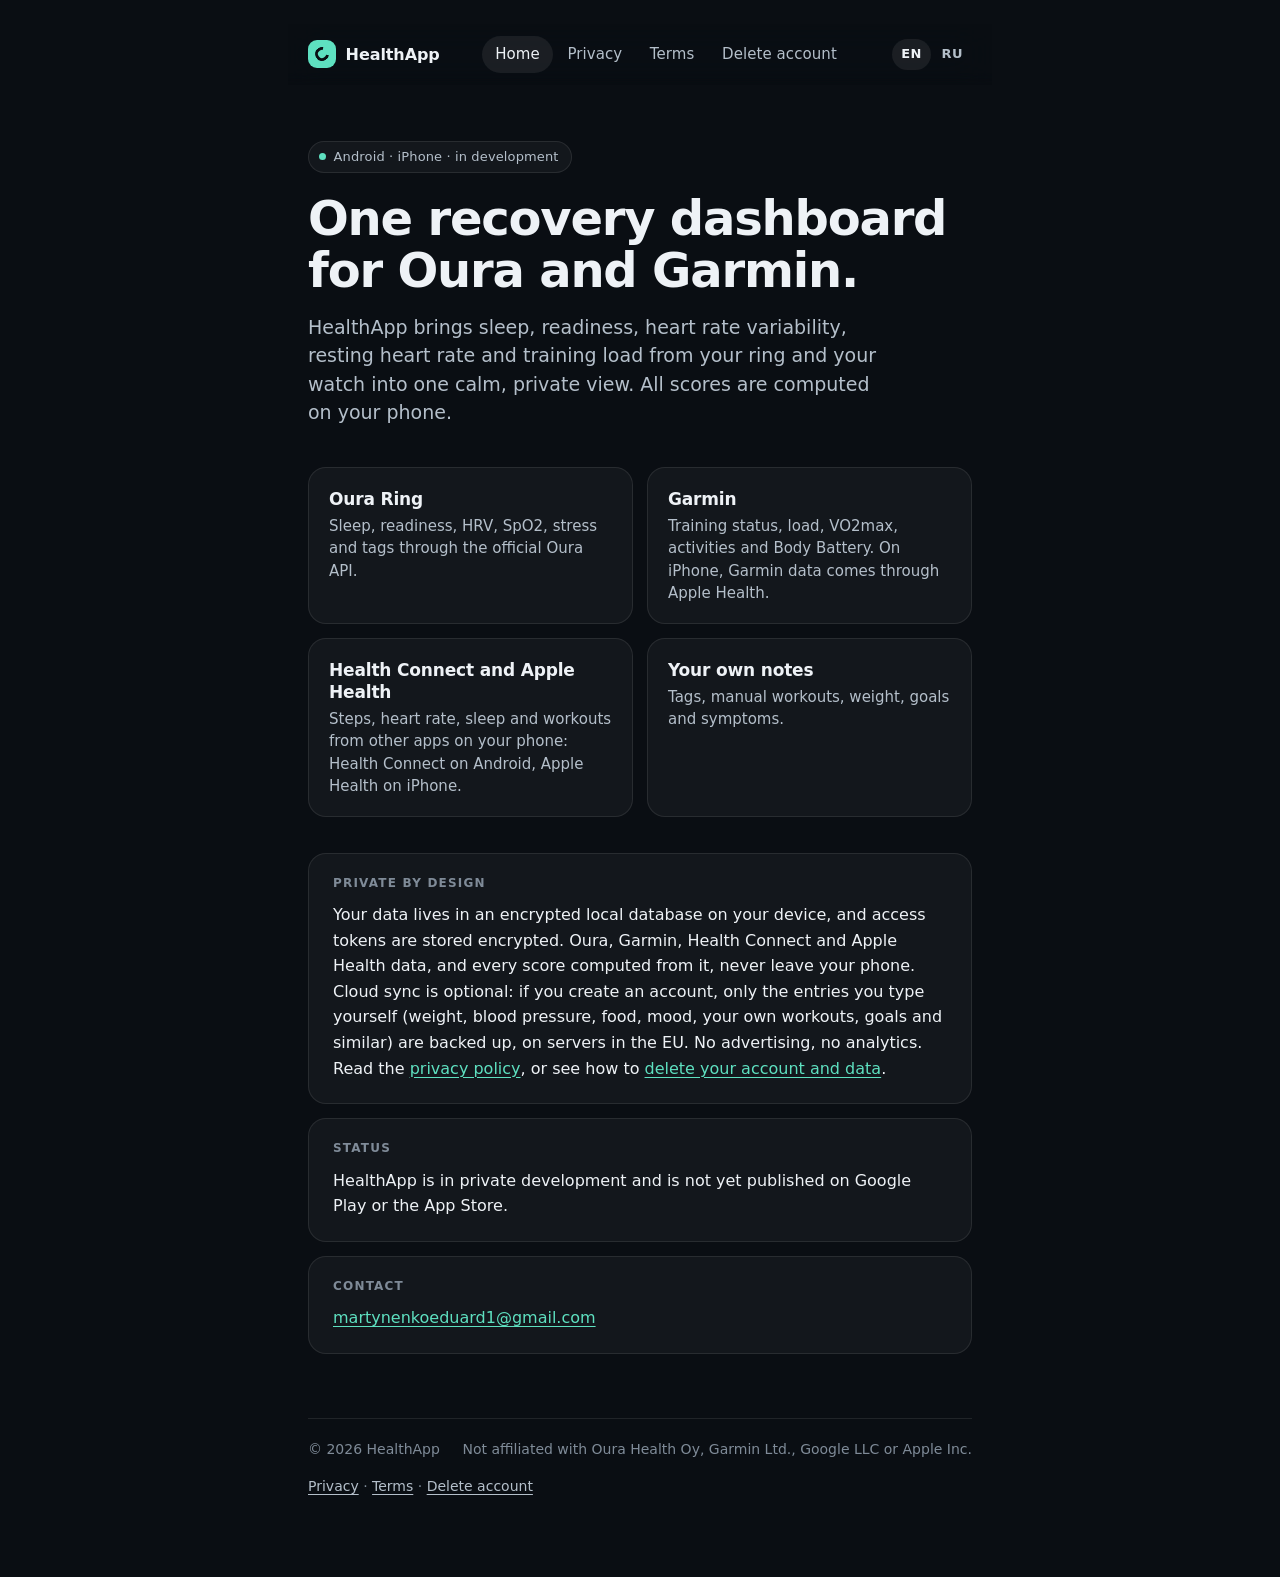
==== commit d6b44484: "Cover the iPhone version: Apple Health in the privacy policy, iOS path on delete-account, Ukrainian " ====
--- a/index.html
+++ b/index.html
@@ -5,10 +5,10 @@
 <meta name="viewport" content="width=device-width, initial-scale=1">
 <meta name="theme-color" content="#070b10">
 <title>HealthApp</title>
-<meta name="description" content="HealthApp is an Android app that brings Oura, Garmin and Health Connect data into one private recovery dashboard.">
+<meta name="description" content="HealthApp is an Android and iPhone app that brings Oura, Garmin, Health Connect and Apple Health data into one private recovery dashboard.">
 <link rel="alternate" hreflang="en" href="index.html">
 <link rel="alternate" hreflang="ru" href="index.ru.html">
-<link rel="stylesheet" href="style.css?v=6">
+<link rel="stylesheet" href="style.css?v=7">
 </head>
 <body>
 <div class="wrap">
@@ -23,25 +23,25 @@
   <div class="lang" role="group" aria-label="Language"><span lang="en" aria-current="true">EN</span><a href="index.ru.html" lang="ru" hreflang="ru" title="Русская версия">RU</a></div>
 </header>
 <main>
-<span class="pill">Android · in development</span>
+<span class="pill">Android · iPhone · in development</span>
 <h1>One recovery dashboard for Oura and Garmin.</h1>
 <p class="lead">HealthApp brings sleep, readiness, heart rate variability, resting heart rate and training load from your ring and your watch into one calm, private view. All scores are computed on your phone.</p>
 
 <div class="grid">
   <div class="tile"><b>Oura Ring</b><span>Sleep, readiness, HRV, SpO2, stress and tags through the official Oura API.</span></div>
-  <div class="tile"><b>Garmin</b><span>Training status, load, VO2max, activities and Body Battery.</span></div>
-  <div class="tile"><b>Health Connect</b><span>Steps, heart rate, sleep and workouts from other apps on your phone.</span></div>
+  <div class="tile"><b>Garmin</b><span>Training status, load, VO2max, activities and Body Battery. On iPhone, Garmin data comes through Apple Health.</span></div>
+  <div class="tile"><b>Health Connect and Apple Health</b><span>Steps, heart rate, sleep and workouts from other apps on your phone: Health Connect on Android, Apple Health on iPhone.</span></div>
   <div class="tile"><b>Your own notes</b><span>Tags, manual workouts, weight, goals and symptoms.</span></div>
 </div>
 
 <div class="card">
   <h2>Private by design</h2>
-  <p>Your data lives in an encrypted local database on your device, and access tokens are stored encrypted. Oura, Garmin and Health Connect data, and every score computed from it, never leave your phone. Cloud sync is optional: if you create an account, only the entries you type yourself (weight, blood pressure, food, mood, your own workouts, goals and similar) are backed up, on servers in the EU. No advertising, no analytics. Read the <a href="privacy.html">privacy policy</a>, or see how to <a href="delete-account.html">delete your account and data</a>.</p>
+  <p>Your data lives in an encrypted local database on your device, and access tokens are stored encrypted. Oura, Garmin, Health Connect and Apple Health data, and every score computed from it, never leave your phone. Cloud sync is optional: if you create an account, only the entries you type yourself (weight, blood pressure, food, mood, your own workouts, goals and similar) are backed up, on servers in the EU. No advertising, no analytics. Read the <a href="privacy.html">privacy policy</a>, or see how to <a href="delete-account.html">delete your account and data</a>.</p>
 </div>
 
 <div class="card">
   <h2>Status</h2>
-  <p>HealthApp is in private development and is not yet published on Google Play.</p>
+  <p>HealthApp is in private development and is not yet published on Google Play or the App Store.</p>
 </div>
 
 <div class="card">
@@ -49,7 +49,7 @@
   <p><a href="mailto:martynenkoeduard1@gmail.com">martynenkoeduard1@gmail.com</a></p>
 </div>
 </main>
-<footer><span>© 2026 HealthApp</span><span>Not affiliated with Oura Health Oy, Garmin Ltd. or Google LLC.</span><p class="links"><a href="privacy.html">Privacy</a> · <a href="terms.html">Terms</a> · <a href="delete-account.html">Delete account</a></p></footer>
+<footer><span>© 2026 HealthApp</span><span>Not affiliated with Oura Health Oy, Garmin Ltd., Google LLC or Apple Inc.</span><p class="links"><a href="privacy.html">Privacy</a> · <a href="terms.html">Terms</a> · <a href="delete-account.html">Delete account</a></p></footer>
 </div>
 </body>
 </html>
--- a/style.css
+++ b/style.css
@@ -280,11 +280,11 @@
 
 footer .links a { color: var(--fg-2); }
 
-:lang(ru) h2 { text-transform: none; letter-spacing: 0; font-size: 0.9375rem; }
-
-:lang(ru) h1 { letter-spacing: -0.02em; }
-
-:lang(ru) .card p, :lang(ru) .card li { hyphens: auto; -webkit-hyphens: auto; }
+:lang(ru) h2, :lang(uk) h2 { text-transform: none; letter-spacing: 0; font-size: 0.9375rem; }
+
+:lang(ru) h1, :lang(uk) h1 { letter-spacing: -0.02em; }
+
+:lang(ru) .card p, :lang(ru) .card li, :lang(uk) .card p, :lang(uk) .card li { hyphens: auto; -webkit-hyphens: auto; }
 
 @media (max-width: 36rem) {
   .lang { order: 2; }
